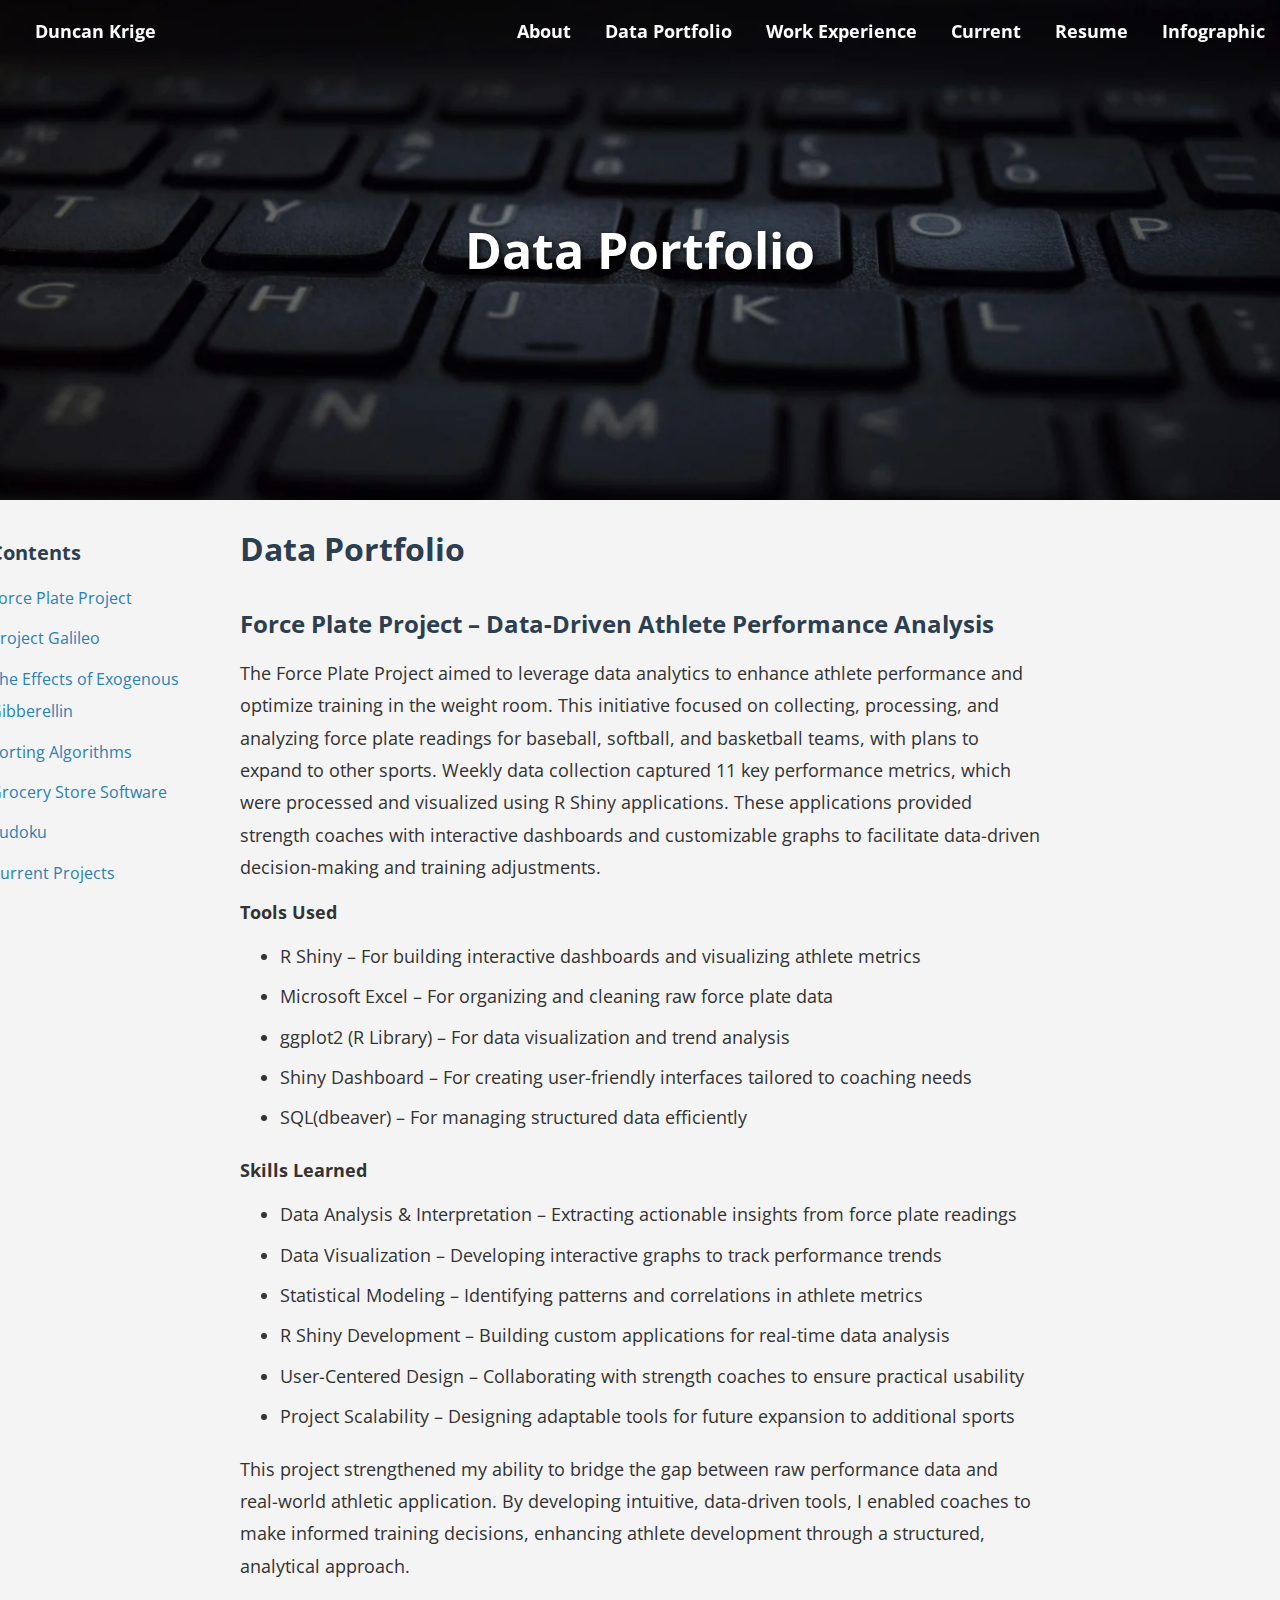
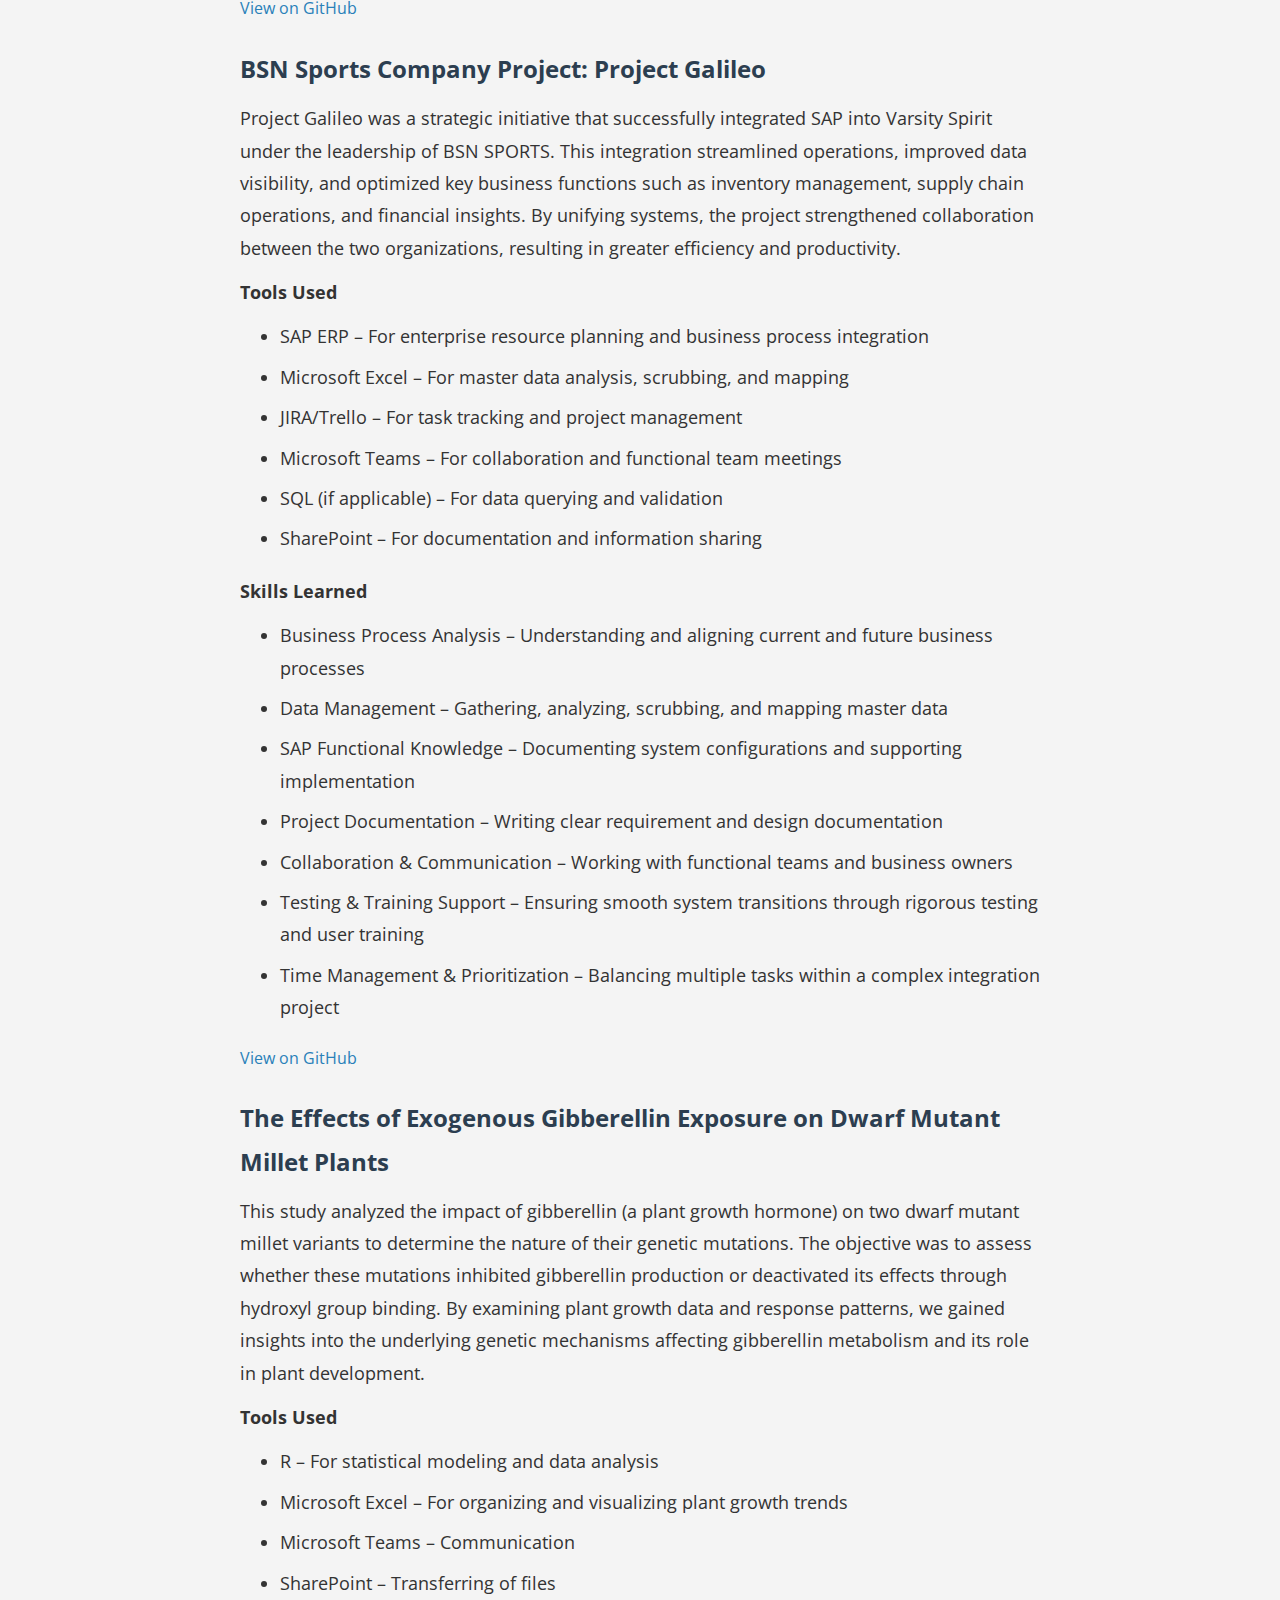
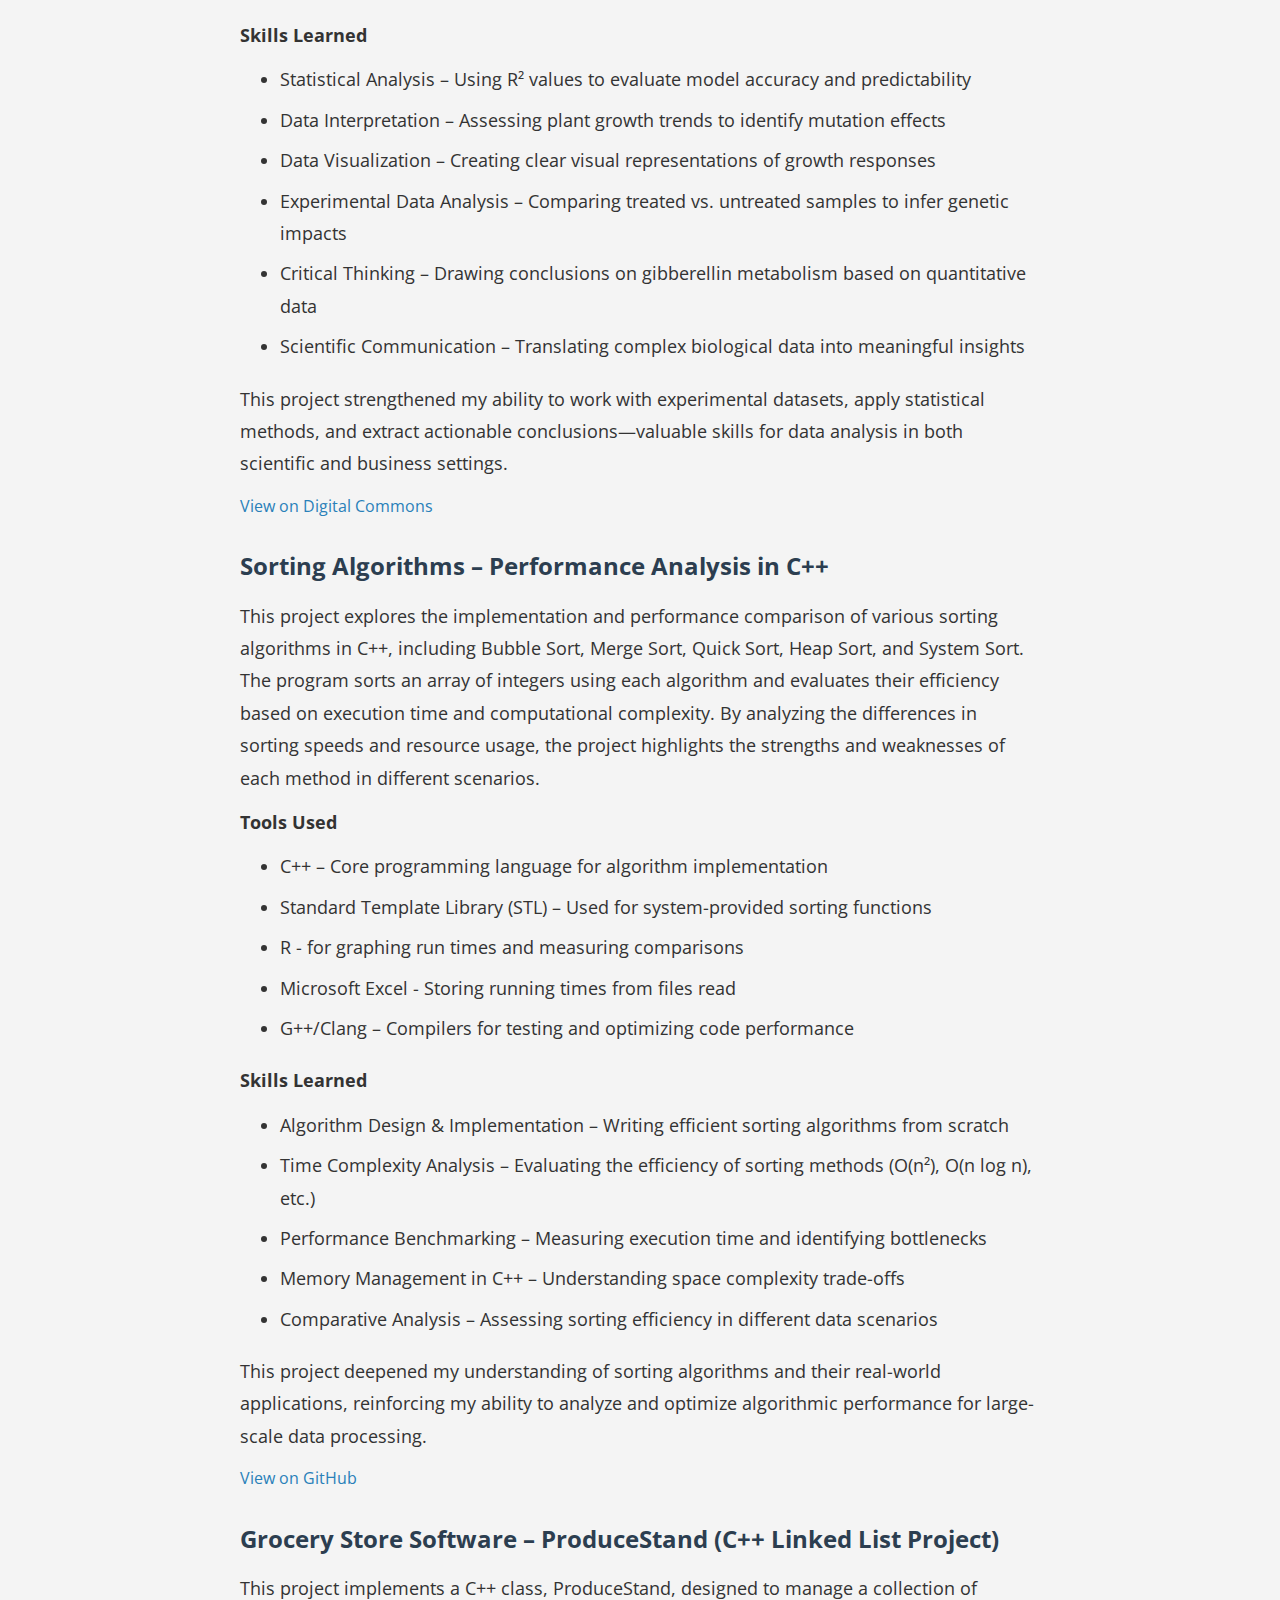
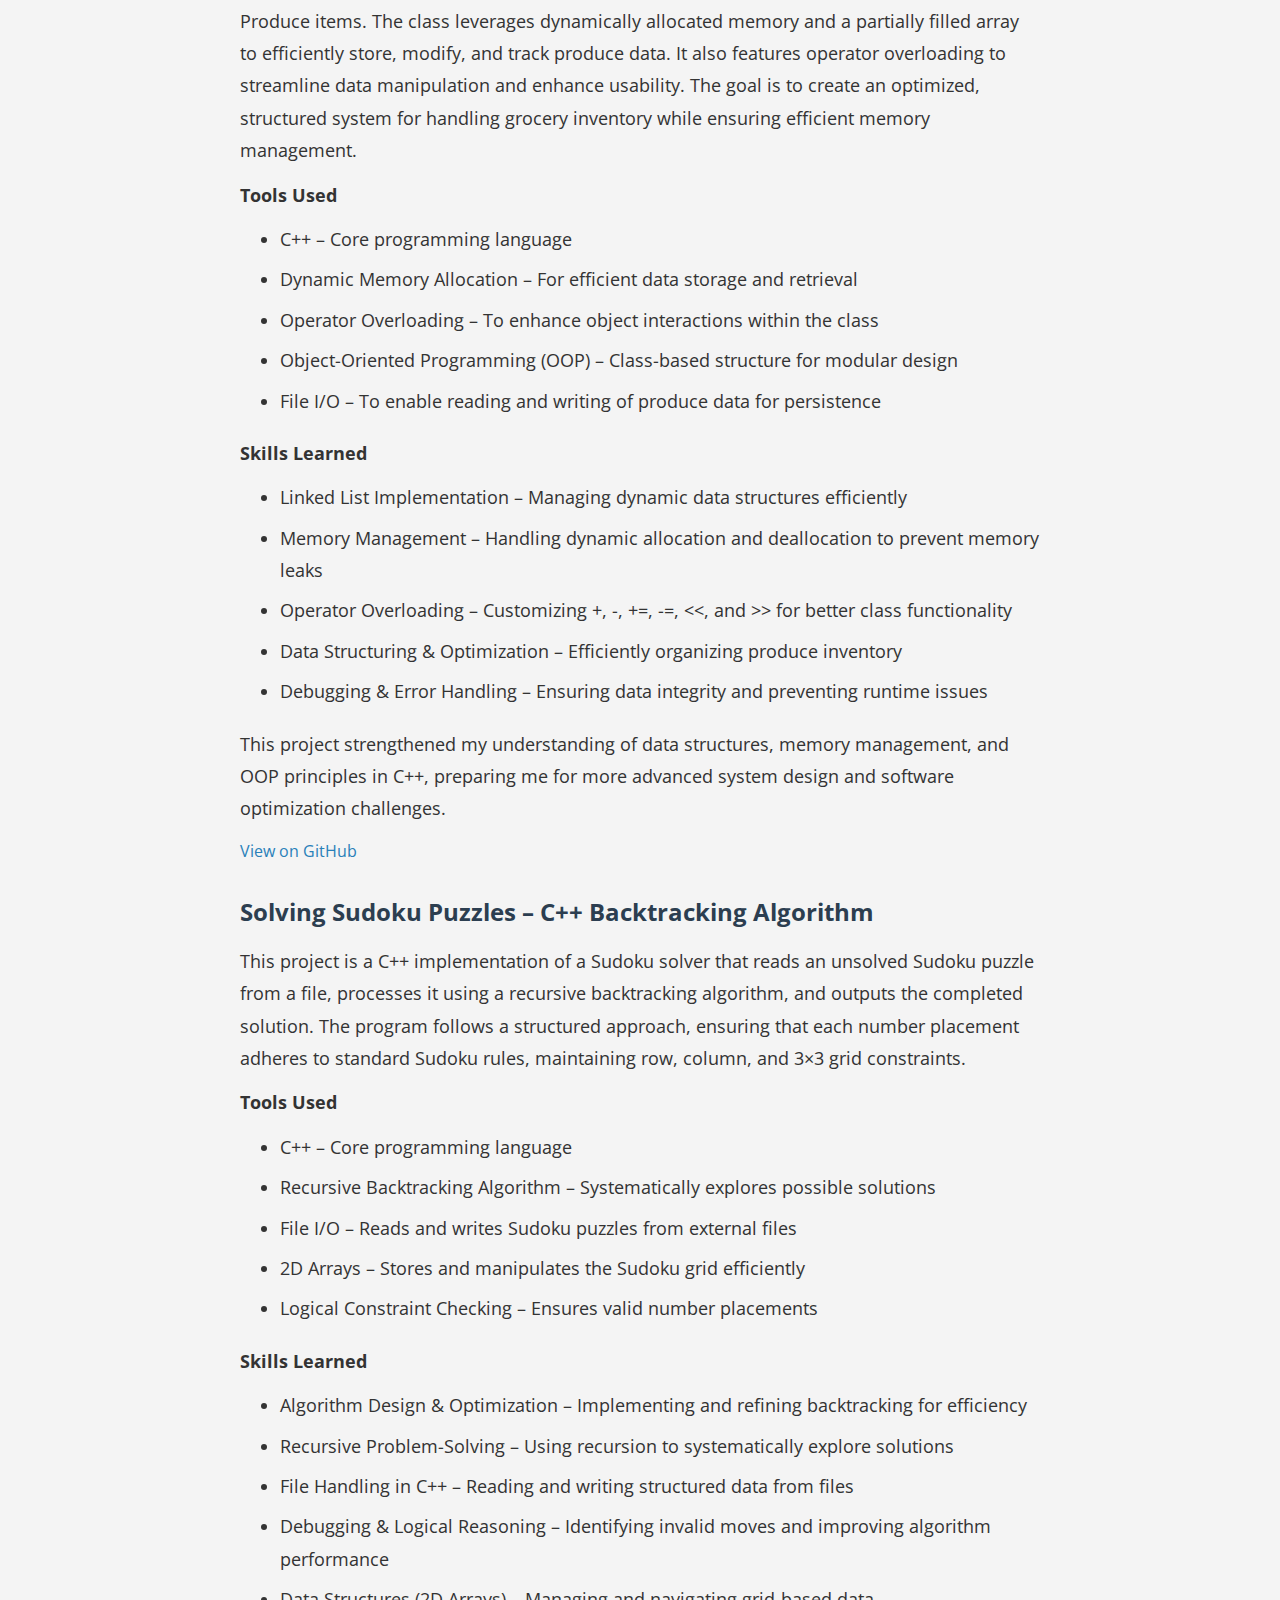
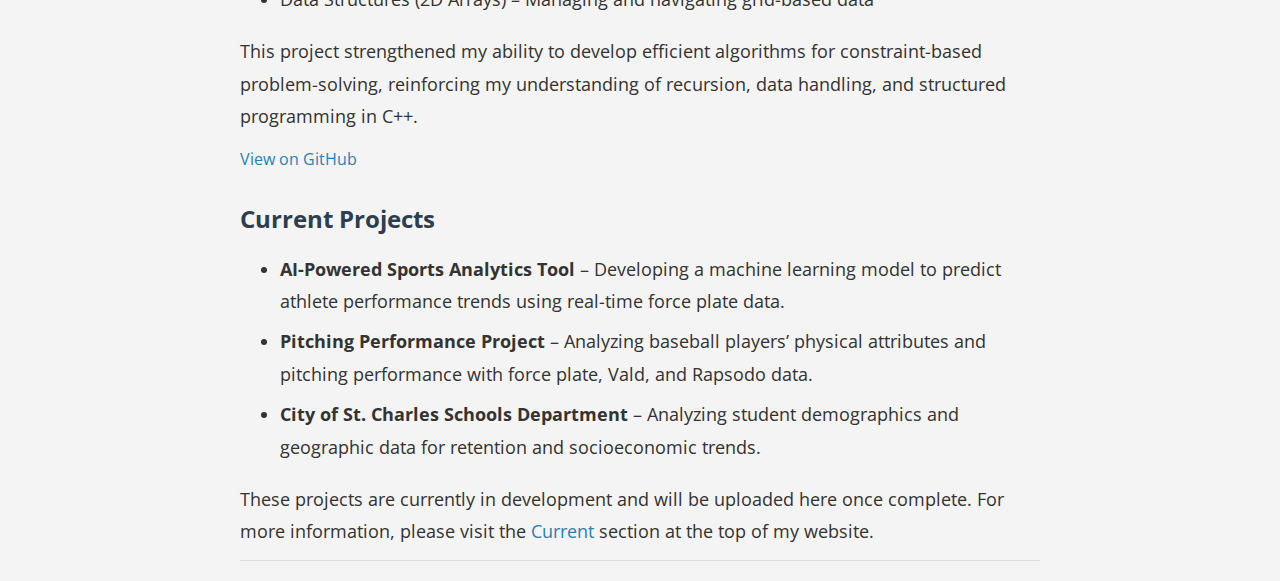
==== portfolio.html @ bb6915f0 "Add files via upload" ====
<!DOCTYPE html>
<html lang="en">
<head>
    <meta charset="UTF-8">
    <title>Duncan Krige - Data Portfolio</title>
    <link rel="stylesheet" href="styles.css">
    <link href="https://fonts.googleapis.com/css2?family=Open+Sans:wght@400;700&display=swap" rel="stylesheet">
</head>
<body>
    <header>
        <div class="header-image" style="background-image: url('back5.png');"></div>
        <nav>
            <div class="name-dropdown">
                <a href="#" class="name">Duncan Krige</a>
                <div class="dropdown-content">
                    <p>Email: duncankrige@gmail.com</p>
                    <p>Phone: (346) 290-2522</p>
                    <p><a href="https://www.linkedin.com/in/duncan-krige-16257a226" target="_blank">LinkedIn</a></p>
                </div>
            </div>
            <div class="right-tabs">
                <a href="index.html">About</a>
                <a href="portfolio.html">Data Portfolio</a>
                <a href="work-experience.html">Work Experience</a>
                <a href="current.html">Current</a>
                <a href="Resume Feb 2025.pdf" target="_blank">Resume</a>
                <a href="https://tome.app/duncan-62a/infographic-resume-clkb4rv1m05aco05qojycl0k3" target="_blank">Infographic</a>
            </div>
        </nav>
        <div class="intro-text">Data Portfolio</div>
    </header>
    <main>
        <div class="toc">
            <h3>Contents</h3>
            <ul>
                <li><a href="#force-plate">Force Plate Project</a></li>
                <li><a href="#project-galileo">Project Galileo</a></li>
                <li><a href="#gibberellin-study">The Effects of Exogenous Gibberellin</a></li>
                <li><a href="#sorting-algorithms">Sorting Algorithms</a></li>
                <li><a href="#producestand">Grocery Store Software</a></li>
                <li><a href="#sudoku-solver">Sudoku</a></li>
                <li><a href="#current-projects">Current Projects</a></li>
            </ul>
        </div>
        <section id="portfolio">
            <h2>Data Portfolio</h2>
            <div class="project">
                <h3 id="force-plate">Force Plate Project – Data-Driven Athlete Performance Analysis</h3>
                <p>The Force Plate Project aimed to leverage data analytics to enhance athlete performance and optimize training in the weight room. This initiative focused on collecting, processing, and analyzing force plate readings for baseball, softball, and basketball teams, with plans to expand to other sports. Weekly data collection captured 11 key performance metrics, which were processed and visualized using R Shiny applications. These applications provided strength coaches with interactive dashboards and customizable graphs to facilitate data-driven decision-making and training adjustments.</p>
                <p><strong>Tools Used</strong></p>
                <ul>
                    <li>R Shiny – For building interactive dashboards and visualizing athlete metrics</li>
                    <li>Microsoft Excel – For organizing and cleaning raw force plate data</li>
                    <li>ggplot2 (R Library) – For data visualization and trend analysis</li>
                    <li>Shiny Dashboard – For creating user-friendly interfaces tailored to coaching needs</li>
                    <li>SQL(dbeaver) – For managing structured data efficiently</li>
                </ul>
                <p><strong>Skills Learned</strong></p>
                <ul>
                    <li>Data Analysis & Interpretation – Extracting actionable insights from force plate readings</li>
                    <li>Data Visualization – Developing interactive graphs to track performance trends</li>
                    <li>Statistical Modeling – Identifying patterns and correlations in athlete metrics</li>
                    <li>R Shiny Development – Building custom applications for real-time data analysis</li>
                    <li>User-Centered Design – Collaborating with strength coaches to ensure practical usability</li>
                    <li>Project Scalability – Designing adaptable tools for future expansion to additional sports</li>
                </ul>
                <p>This project strengthened my ability to bridge the gap between raw performance data and real-world athletic application. By developing intuitive, data-driven tools, I enabled coaches to make informed training decisions, enhancing athlete development through a structured, analytical approach.</p>
                <a href="https://github.com/duncankrige/Force-plate-">View on GitHub</a>
            </div>
            <div class="project">
                <h3 id="project-galileo">BSN Sports Company Project: Project Galileo</h3>
                <p>Project Galileo was a strategic initiative that successfully integrated SAP into Varsity Spirit under the leadership of BSN SPORTS. This integration streamlined operations, improved data visibility, and optimized key business functions such as inventory management, supply chain operations, and financial insights. By unifying systems, the project strengthened collaboration between the two organizations, resulting in greater efficiency and productivity.</p>
                <p><strong>Tools Used</strong></p>
                <ul>
                    <li>SAP ERP – For enterprise resource planning and business process integration</li>
                    <li>Microsoft Excel – For master data analysis, scrubbing, and mapping</li>
                    <li>JIRA/Trello – For task tracking and project management</li>
                    <li>Microsoft Teams – For collaboration and functional team meetings</li>
                    <li>SQL (if applicable) – For data querying and validation</li>
                    <li>SharePoint – For documentation and information sharing</li>
                </ul>
                <p><strong>Skills Learned</strong></p>
                <ul>
                    <li>Business Process Analysis – Understanding and aligning current and future business processes</li>
                    <li>Data Management – Gathering, analyzing, scrubbing, and mapping master data</li>
                    <li>SAP Functional Knowledge – Documenting system configurations and supporting implementation</li>
                    <li>Project Documentation – Writing clear requirement and design documentation</li>
                    <li>Collaboration & Communication – Working with functional teams and business owners</li>
                    <li>Testing & Training Support – Ensuring smooth system transitions through rigorous testing and user training</li>
                    <li>Time Management & Prioritization – Balancing multiple tasks within a complex integration project</li>
                </ul>
                <a href="https://github.com/yourusername/project1">View on GitHub</a>
            </div>
            <div class="project">
                <h3 id="gibberellin-study">The Effects of Exogenous Gibberellin Exposure on Dwarf Mutant Millet Plants</h3>
                <p>This study analyzed the impact of gibberellin (a plant growth hormone) on two dwarf mutant millet variants to determine the nature of their genetic mutations. The objective was to assess whether these mutations inhibited gibberellin production or deactivated its effects through hydroxyl group binding. By examining plant growth data and response patterns, we gained insights into the underlying genetic mechanisms affecting gibberellin metabolism and its role in plant development.</p>
                <p><strong>Tools Used</strong></p>
                <ul>
                    <li>R – For statistical modeling and data analysis</li>
                    <li>Microsoft Excel – For organizing and visualizing plant growth trends</li>
                    <li>Microsoft Teams – Communication</li>
                    <li>SharePoint – Transferring of files</li>
                </ul>
                <p><strong>Skills Learned</strong></p>
                <ul>
                    <li>Statistical Analysis – Using R² values to evaluate model accuracy and predictability</li>
                    <li>Data Interpretation – Assessing plant growth trends to identify mutation effects</li>
                    <li>Data Visualization – Creating clear visual representations of growth responses</li>
                    <li>Experimental Data Analysis – Comparing treated vs. untreated samples to infer genetic impacts</li>
                    <li>Critical Thinking – Drawing conclusions on gibberellin metabolism based on quantitative data</li>
                    <li>Scientific Communication – Translating complex biological data into meaningful insights</li>
                </ul>
                <p>This project strengthened my ability to work with experimental datasets, apply statistical methods, and extract actionable conclusions—valuable skills for data analysis in both scientific and business settings.</p>
                <a href="https://digitalcommons.lindenwood.edu/cgi/viewcontent.cgi?article=1045&context=src_2024">View on Digital Commons</a>
            </div>
            <div class="project">
                <h3 id="sorting-algorithms">Sorting Algorithms – Performance Analysis in C++</h3>
                <p>This project explores the implementation and performance comparison of various sorting algorithms in C++, including Bubble Sort, Merge Sort, Quick Sort, Heap Sort, and System Sort. The program sorts an array of integers using each algorithm and evaluates their efficiency based on execution time and computational complexity. By analyzing the differences in sorting speeds and resource usage, the project highlights the strengths and weaknesses of each method in different scenarios.</p>
                <p><strong>Tools Used</strong></p>
                <ul>
                    <li>C++ – Core programming language for algorithm implementation</li>
                    <li>Standard Template Library (STL) – Used for system-provided sorting functions</li>
                    <li>R - for graphing run times and measuring comparisons</li>
                    <li>Microsoft Excel - Storing running times from files read</li>
                    <li>G++/Clang – Compilers for testing and optimizing code performance</li>
                </ul>
                <p><strong>Skills Learned</strong></p>
                <ul>
                    <li>Algorithm Design & Implementation – Writing efficient sorting algorithms from scratch</li>
                    <li>Time Complexity Analysis – Evaluating the efficiency of sorting methods (O(n²), O(n log n), etc.)</li>
                    <li>Performance Benchmarking – Measuring execution time and identifying bottlenecks</li>
                    <li>Memory Management in C++ – Understanding space complexity trade-offs</li>
                    <li>Comparative Analysis – Assessing sorting efficiency in different data scenarios</li>
                </ul>
                <p>This project deepened my understanding of sorting algorithms and their real-world applications, reinforcing my ability to analyze and optimize algorithmic performance for large-scale data processing.</p>
                <a href="https://github.com/duncankrige/Sorting-Algorithms-">View on GitHub</a>
            </div>
            <div class="project">
                <h3 id="producestand">Grocery Store Software – ProduceStand (C++ Linked List Project)</h3>
                <p>This project implements a C++ class, ProduceStand, designed to manage a collection of Produce items. The class leverages dynamically allocated memory and a partially filled array to efficiently store, modify, and track produce data. It also features operator overloading to streamline data manipulation and enhance usability. The goal is to create an optimized, structured system for handling grocery inventory while ensuring efficient memory management.</p>
                <p><strong>Tools Used</strong></p>
                <ul>
                    <li>C++ – Core programming language</li>
                    <li>Dynamic Memory Allocation – For efficient data storage and retrieval</li>
                    <li>Operator Overloading – To enhance object interactions within the class</li>
                    <li>Object-Oriented Programming (OOP) – Class-based structure for modular design</li>
                    <li>File I/O – To enable reading and writing of produce data for persistence</li>
                </ul>
                <p><strong>Skills Learned</strong></p>
                <ul>
                    <li>Linked List Implementation – Managing dynamic data structures efficiently</li>
                    <li>Memory Management – Handling dynamic allocation and deallocation to prevent memory leaks</li>
                    <li>Operator Overloading – Customizing +, -, +=, -=, <<, and >> for better class functionality</li>
                    <li>Data Structuring & Optimization – Efficiently organizing produce inventory</li>
                    <li>Debugging & Error Handling – Ensuring data integrity and preventing runtime issues</li>
                </ul>
                <p>This project strengthened my understanding of data structures, memory management, and OOP principles in C++, preparing me for more advanced system design and software optimization challenges.</p>
                <a href="https://github.com/duncankrige/Grocery_Store_Software">View on GitHub</a>
            </div>
            <div class="project">
                <h3 id="sudoku-solver">Solving Sudoku Puzzles – C++ Backtracking Algorithm</h3>
                <p>This project is a C++ implementation of a Sudoku solver that reads an unsolved Sudoku puzzle from a file, processes it using a recursive backtracking algorithm, and outputs the completed solution. The program follows a structured approach, ensuring that each number placement adheres to standard Sudoku rules, maintaining row, column, and 3×3 grid constraints.</p>
                <p><strong>Tools Used</strong></p>
                <ul>
                    <li>C++ – Core programming language</li>
                    <li>Recursive Backtracking Algorithm – Systematically explores possible solutions</li>
                    <li>File I/O – Reads and writes Sudoku puzzles from external files</li>
                    <li>2D Arrays – Stores and manipulates the Sudoku grid efficiently</li>
                    <li>Logical Constraint Checking – Ensures valid number placements</li>
                </ul>
                <p><strong>Skills Learned</strong></p>
                <ul>
                    <li>Algorithm Design & Optimization – Implementing and refining backtracking for efficiency</li>
                    <li>Recursive Problem-Solving – Using recursion to systematically explore solutions</li>
                    <li>File Handling in C++ – Reading and writing structured data from files</li>
                    <li>Debugging & Logical Reasoning – Identifying invalid moves and improving algorithm performance</li>
                    <li>Data Structures (2D Arrays) – Managing and navigating grid-based data</li>
                </ul>
                <p>This project strengthened my ability to develop efficient algorithms for constraint-based problem-solving, reinforcing my understanding of recursion, data handling, and structured programming in C++.</p>
                <a href="https://github.com/duncankrige/Solving-Sudoku-Puzzels-">View on GitHub</a>
            </div>

            <!-- New Current Projects Section -->
            <div class="current-projects">
                <h3 id="current-projects">Current Projects</h3>
                <ul>
                    <li><strong>AI-Powered Sports Analytics Tool</strong> – Developing a machine learning model to predict athlete performance trends using real-time force plate data.</li>
                    <li><strong>Pitching Performance Project</strong> – Analyzing baseball players’ physical attributes and pitching performance with force plate, Vald, and Rapsodo data.</li>
                    <li><strong>City of St. Charles Schools Department</strong> – Analyzing student demographics and geographic data for retention and socioeconomic trends.</li>
                </ul>
                <p>These projects are currently in development and will be uploaded here once complete. For more information, please visit the <a href="current.html">Current</a> section at the top of my website.</p>
            </div>
        </section>
    </main>

    <!-- JavaScript for TOC Scroll Fix -->
    <script>
        document.querySelectorAll('.toc a').forEach(anchor => {
            anchor.addEventListener('click', function(e) {
                e.preventDefault(); // Prevent default anchor behavior
                const targetId = this.getAttribute('href').substring(1); // Remove '#'
                const targetElement = document.getElementById(targetId);
                const navHeight = document.querySelector('nav').offsetHeight; // Get nav height
                const targetPosition = targetElement.getBoundingClientRect().top + window.scrollY - navHeight - 20; // Offset for nav and padding

                window.scrollTo({
                    top: targetPosition,
                    behavior: 'smooth' // Smooth scrolling
                });
            });
        });
    </script>
</body>
</html>
---- styles.css ----
/* Reset and Base Styles */
body {
    font-family: "Open Sans", Arial, sans-serif;
    margin: 0;
    padding: 0;
    line-height: 1.8;
    color: #333;
    background-color: #f4f4f4;
}

/* Header */
header {
    position: relative;
    text-align: center;
    color: #fff;
}

/* Header Image */
.header-image {
    width: 100%;
    height: 500px;
    background-size: cover;
    background-position: center;
    background-repeat: no-repeat;
    position: relative;
    z-index: 0;
}

/* Navigation */
nav {
    position: fixed;
    top: 0;
    left: 0;
    width: 100%;
    padding: 15px 20px;
    z-index: 2;
    display: flex;
    justify-content: space-between;
    align-items: center;
}

/* Navigation Links */
nav a {
    margin: 0 15px;
    text-decoration: none;
    color: #fff;
    font-size: 18px;
    font-weight: 700;
    transition: color 0.3s ease;
}

nav a:hover {
    color: #2980b9;
}

/* Name Dropdown */
.name-dropdown {
    position: relative;
}

.name-dropdown .name {
    margin: 0 15px;
    text-decoration: none;
    color: #fff;
    font-size: 18px;
    font-weight: 700;
    transition: color 0.3s ease;
}

.name-dropdown .name:hover {
    color: #2980b9;
}

/* Dropdown Content */
.name-dropdown .dropdown-content {
    display: none;
    position: absolute;
    top: 100%;
    left: 0;
    background-color: #fff;
    box-shadow: 0 4px 8px rgba(0, 0, 0, 0.1);
    padding: 10px;
    border-radius: 5px;
    z-index: 1;
    min-width: 200px;
}

.name-dropdown .dropdown-content p {
    margin: 5px 0;
    font-size: 14px;
    color: #333;
    font-weight: 400;
}

.name-dropdown .dropdown-content a {
    color: #2980b9;
    font-size: 14px;
}

.name-dropdown:hover .dropdown-content {
    display: block;
}

/* Right Tabs */
.right-tabs {
    text-align: right;
    margin-right: 20px;
}

/* Introductory Text */
.intro-text {
    font-size: 50px;
    font-weight: 700;
    text-shadow: 2px 2px 6px rgba(0, 0, 0, 0.8);
    position: absolute;
    top: 50%;
    left: 50%;
    transform: translate(-50%, -50%);
    width: 100%;
    z-index: 1;
}

/* Main Content */
main {
    max-width: 800px;
    margin: 0 auto;
    position: relative;
}

/* Table of Contents */
.toc {
    position: absolute;
    left: -250px;
    top: 0;
    width: 200px;
    padding: 15px 0;
}

.toc h3 {
    color: #2c3e50;
    font-size: 20px;
    font-weight: 700;
    margin: 0 0 10px 0;
}

.toc ul {
    list-style: none;
    padding: 0;
    margin: 0;
}

.toc li {
    margin: 8px 0;
}

.toc a {
    color: #2980b9;
    font-size: 16px;
    font-weight: 400;
    text-decoration: none;
}

.toc a:hover {
    color: #2c3e50;
    text-decoration: underline;
}

/* Section Styles */
h2 {
    color: #2c3e50;
    font-size: 32px;
    font-weight: 700;
    margin: 20px 0;
}

h3 {
    color: #2c3e50;
    font-size: 24px;
    font-weight: 700;
    margin-bottom: 12px;
}

h4 {
    color: #2c3e50;
    font-size: 20px;
    font-weight: 700;
    margin: 12px 0;
}

p {
    font-size: 18px;
    color: #333;
    font-weight: 400;
    margin: 12px 0;
}

ol, ul {
    margin: 12px 0 20px 20px;
    padding-left: 20px;
}

li {
    margin: 8px 0;
    font-size: 18px;
    font-weight: 400;
}

a {
    color: #2980b9;
    text-decoration: none;
    font-weight: 400;
}

a:hover {
    text-decoration: underline;
}

/* Specific Sections */
.company, .current-projects, .skills-development, .goals, .social-media {
    margin: 20px 0;
    border-bottom: 1px solid #ddd;
    position: relative; /* For absolute positioning of sidebar */
}

/* Skills & Tools Sidebar */
.skills-tools-sidebar {
    position: absolute;
    left: -250px; /* Aligns with TOC */
    top: 250px; /* Offset to align with <h3> below image */
    width: 200px;
    padding: 15px 0;
}

.skills-tools-sidebar h4 {
    color: #2c3e50;
    font-size: 18px;
    font-weight: 700;
    margin: 0 0 10px 0;
}

.skills-tools-sidebar ul {
    list-style: none;
    padding: 0;
    margin: 0;
}

.skills-tools-sidebar li {
    font-size: 16px;
    color: #333;
    margin: 8px 0;
}

/* Images within Company */
.company img {
    width: 100%;
    max-width: 100%;
    height: auto;
    display: block;
    margin: 12px auto;
    border-radius: 5px;
}

.company-experience {
    margin-top: 20px;
    border-top: 1px solid #ddd;
}

.education, .college-athlete {
    margin-top: 20px;
    border-top: 1px solid #ddd;
}

/* Images within Main Content (outside .company) */
main img {
    width: 100%;
    max-width: 100%;
    height: auto;
    display: block;
    margin: 12px auto;
    border-radius: 5px;
}
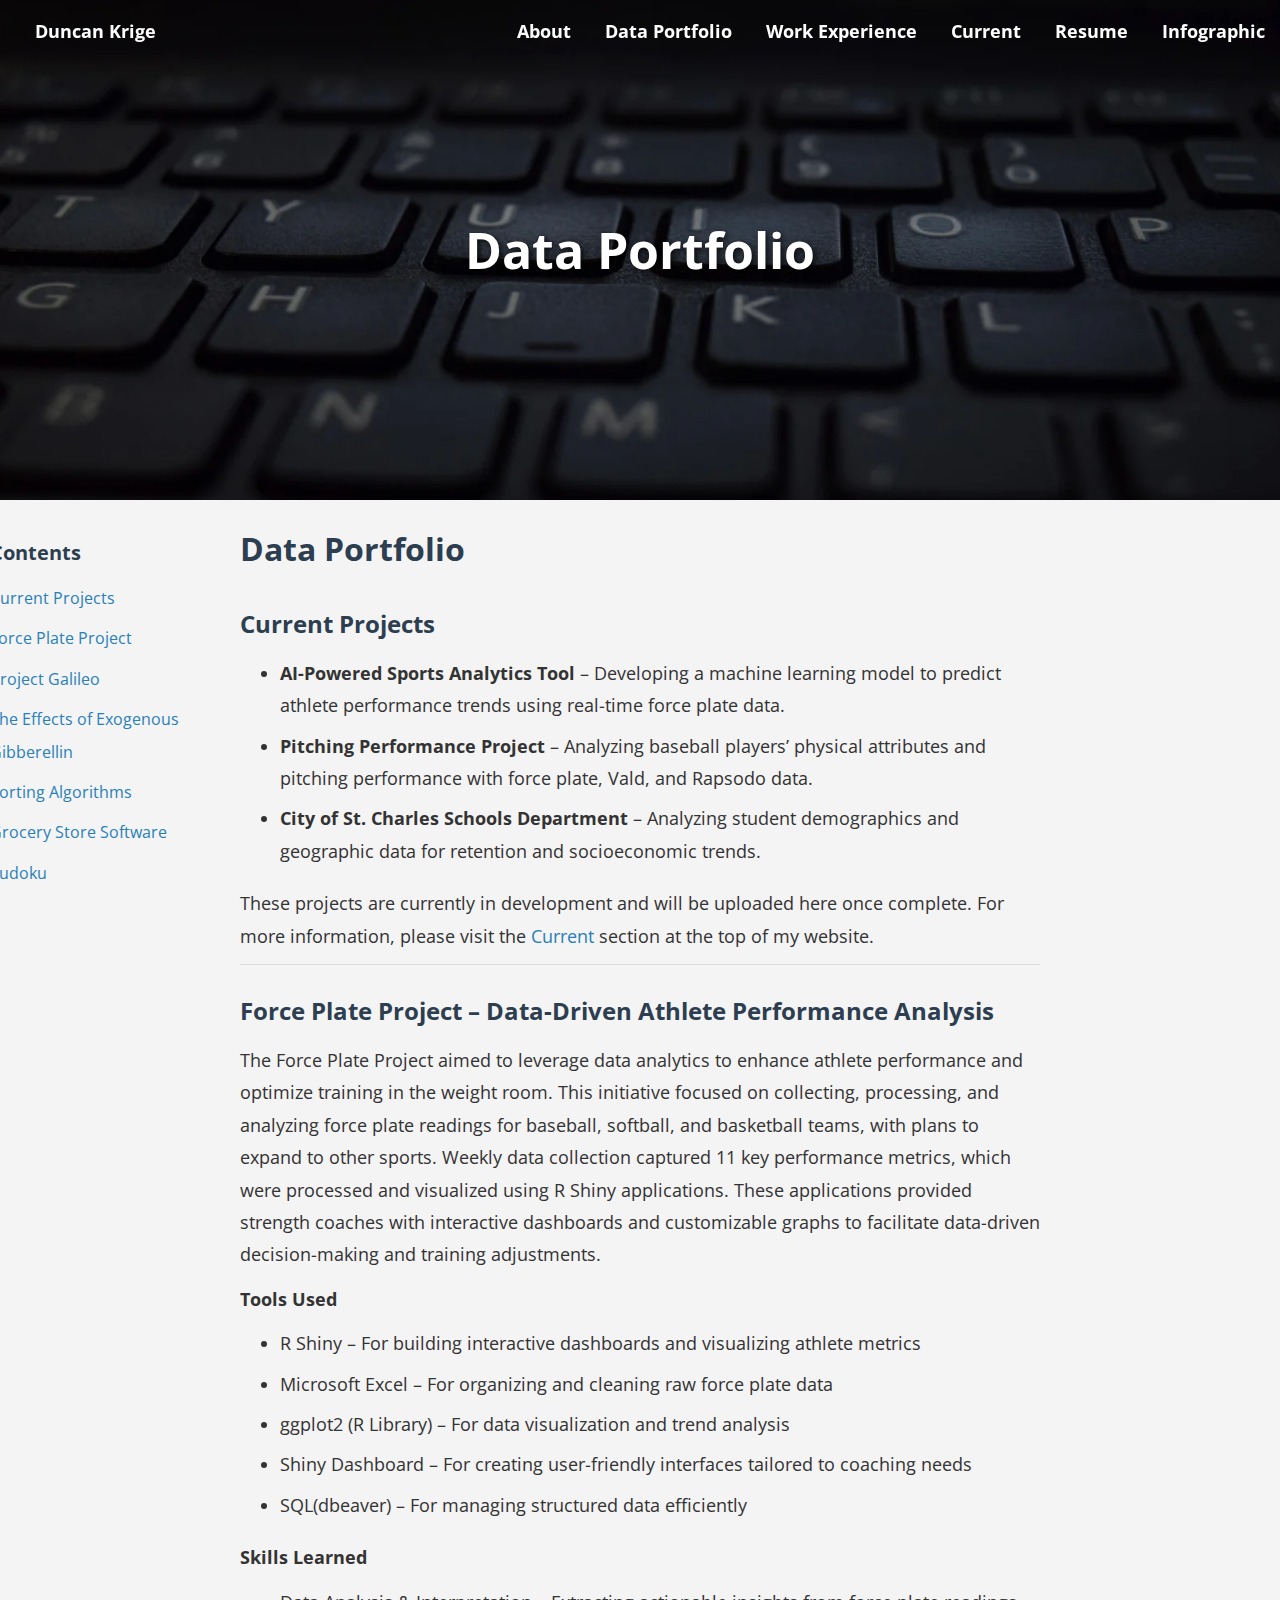
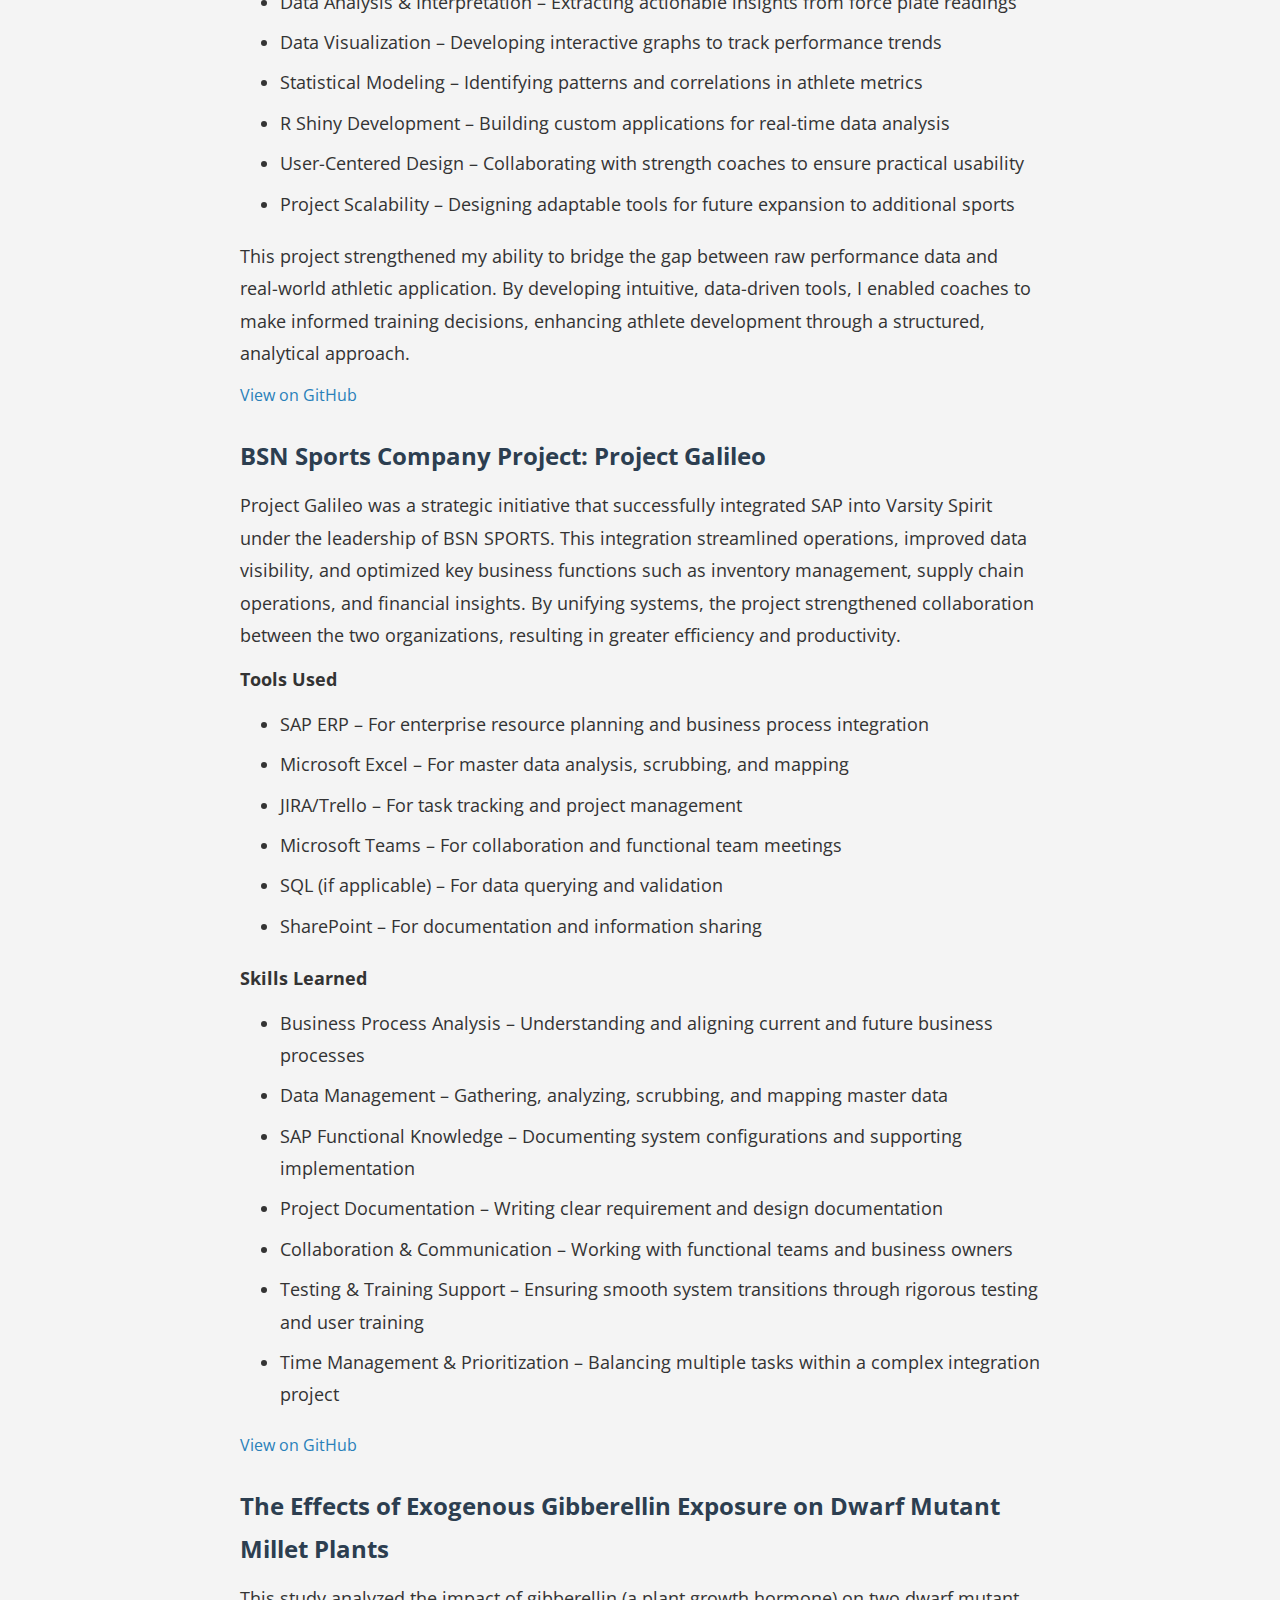
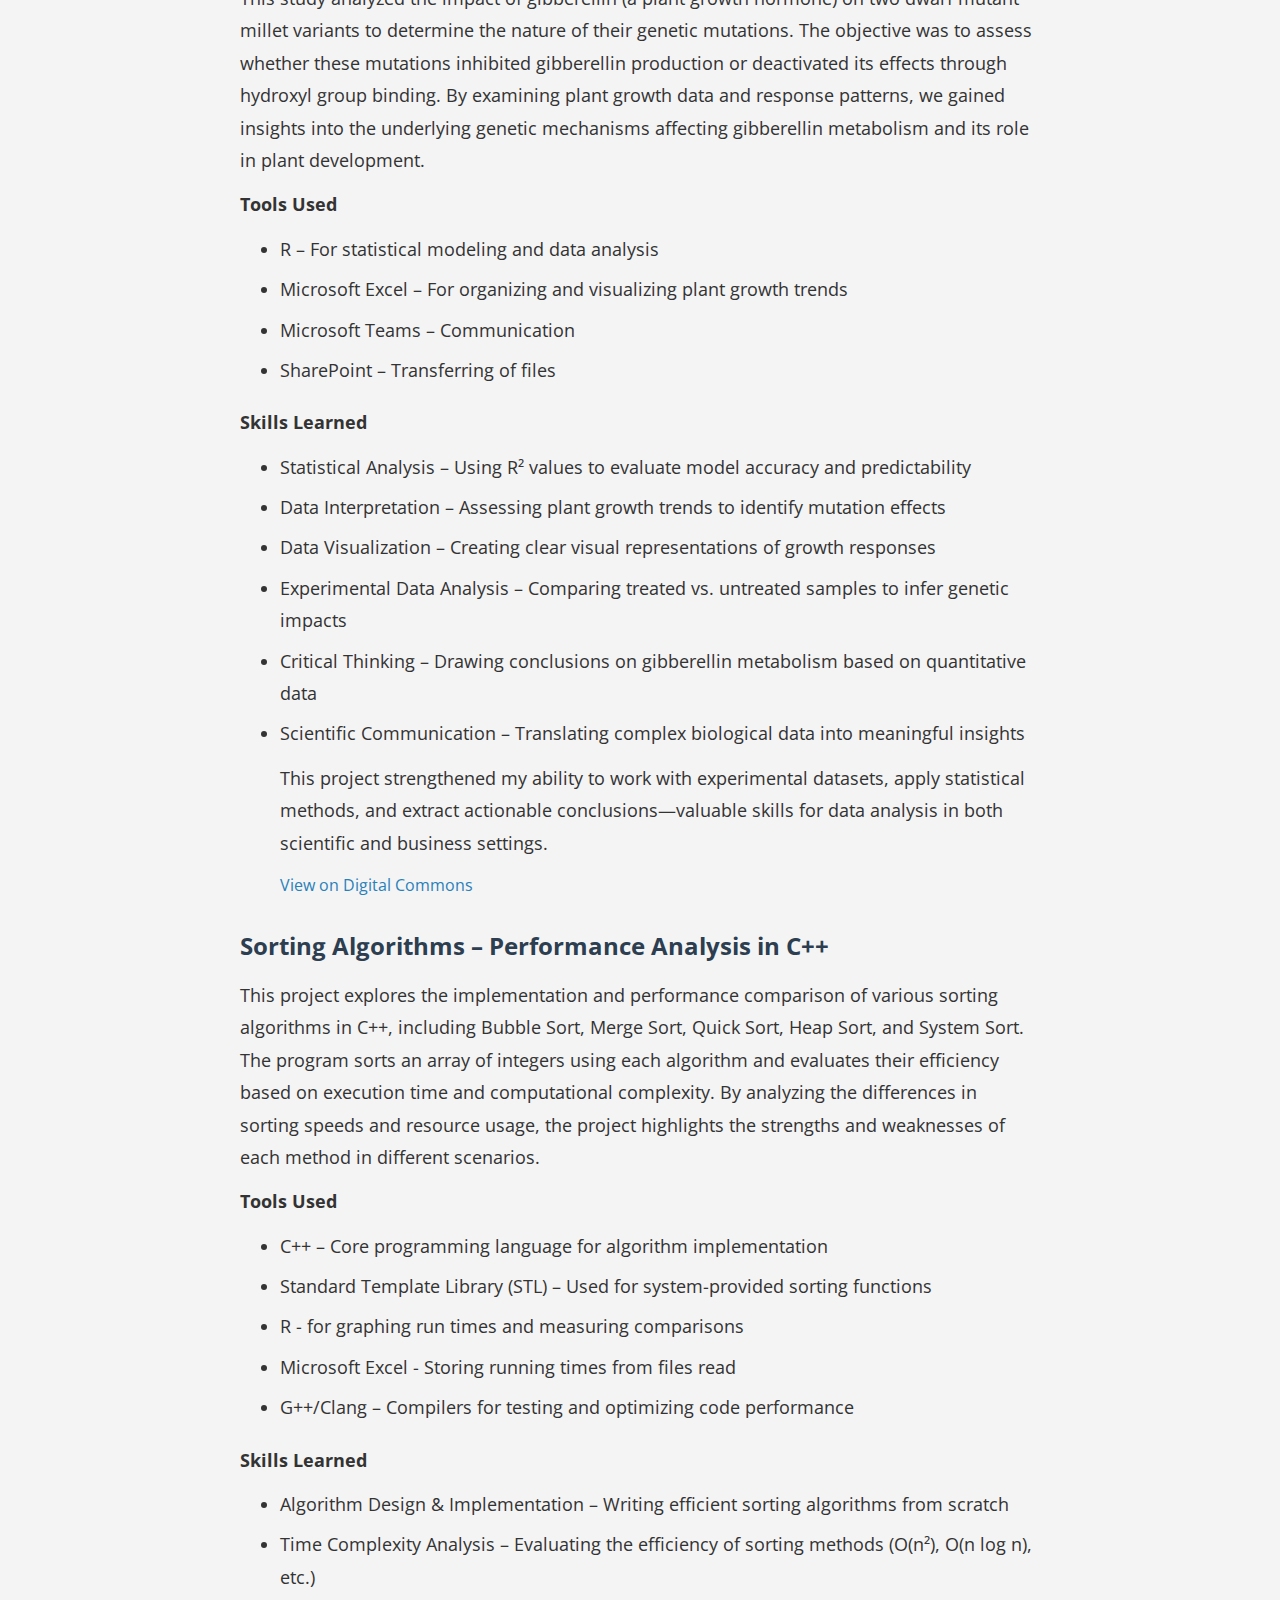
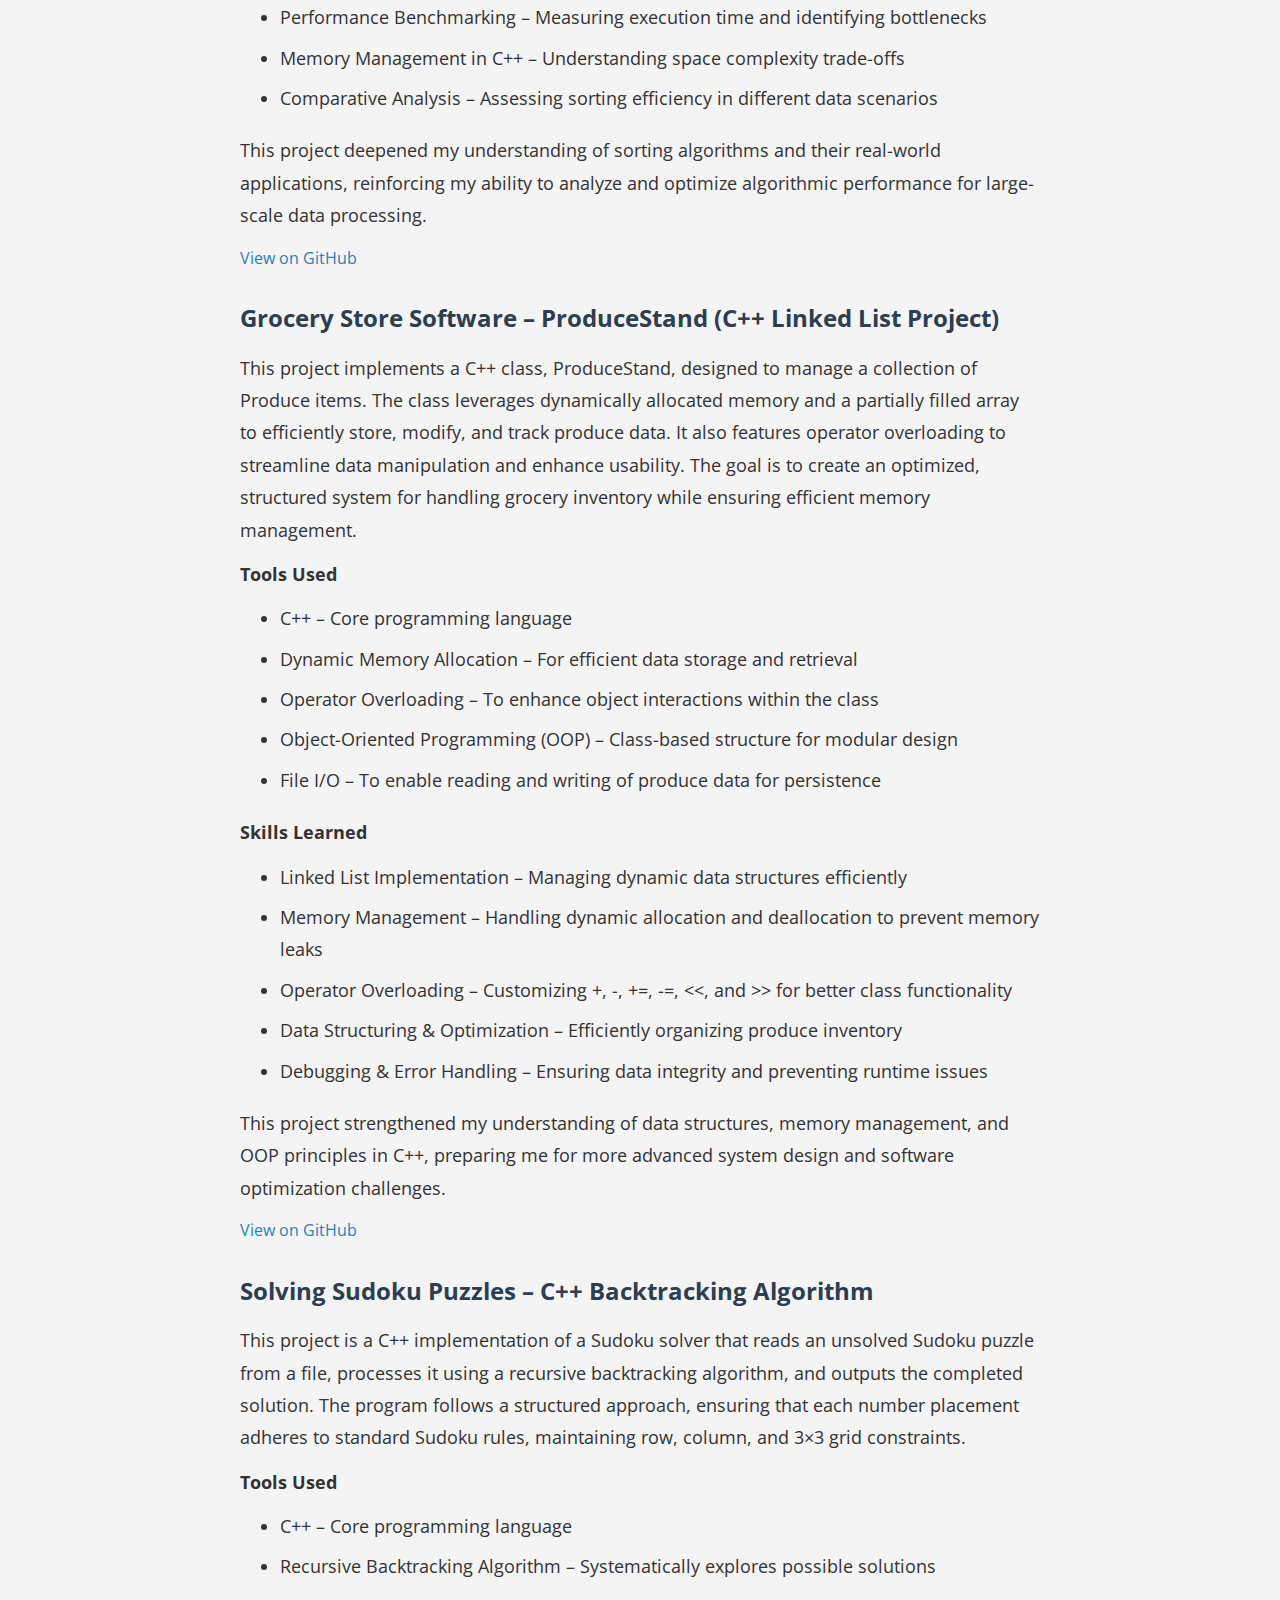
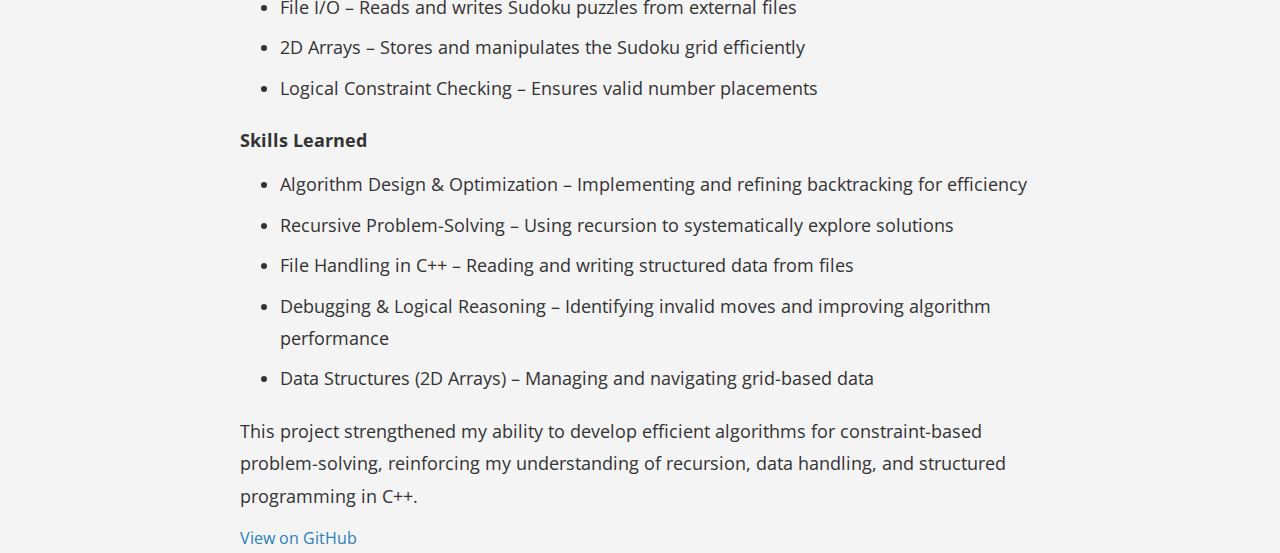
==== commit 50c4c022: "portfolio.html" ====
--- a/portfolio.html
+++ b/portfolio.html
@@ -33,17 +33,27 @@
         <div class="toc">
             <h3>Contents</h3>
             <ul>
+                <li><a href="#current-projects">Current Projects</a></li>
                 <li><a href="#force-plate">Force Plate Project</a></li>
                 <li><a href="#project-galileo">Project Galileo</a></li>
                 <li><a href="#gibberellin-study">The Effects of Exogenous Gibberellin</a></li>
                 <li><a href="#sorting-algorithms">Sorting Algorithms</a></li>
                 <li><a href="#producestand">Grocery Store Software</a></li>
                 <li><a href="#sudoku-solver">Sudoku</a></li>
-                <li><a href="#current-projects">Current Projects</a></li>
             </ul>
         </div>
         <section id="portfolio">
             <h2>Data Portfolio</h2>
+            <!-- Moved Current Projects Section to Top -->
+            <div class="current-projects">
+                <h3 id="current-projects">Current Projects</h3>
+                <ul>
+                    <li><strong>AI-Powered Sports Analytics Tool</strong> – Developing a machine learning model to predict athlete performance trends using real-time force plate data.</li>
+                    <li><strong>Pitching Performance Project</strong> – Analyzing baseball players’ physical attributes and pitching performance with force plate, Vald, and Rapsodo data.</li>
+                    <li><strong>City of St. Charles Schools Department</strong> – Analyzing student demographics and geographic data for retention and socioeconomic trends.</li>
+                </ul>
+                <p>These projects are currently in development and will be uploaded here once complete. For more information, please visit the <a href="current.html">Current</a> section at the top of my website.</p>
+            </div>
             <div class="project">
                 <h3 id="force-plate">Force Plate Project – Data-Driven Athlete Performance Analysis</h3>
                 <p>The Force Plate Project aimed to leverage data analytics to enhance athlete performance and optimize training in the weight room. This initiative focused on collecting, processing, and analyzing force plate readings for baseball, softball, and basketball teams, with plans to expand to other sports. Weekly data collection captured 11 key performance metrics, which were processed and visualized using R Shiny applications. These applications provided strength coaches with interactive dashboards and customizable graphs to facilitate data-driven decision-making and training adjustments.</p>
@@ -109,7 +119,7 @@
                     <li>Experimental Data Analysis – Comparing treated vs. untreated samples to infer genetic impacts</li>
                     <li>Critical Thinking – Drawing conclusions on gibberellin metabolism based on quantitative data</li>
                     <li>Scientific Communication – Translating complex biological data into meaningful insights</li>
-                </ul>
+                </ulENTRAL">
                 <p>This project strengthened my ability to work with experimental datasets, apply statistical methods, and extract actionable conclusions—valuable skills for data analysis in both scientific and business settings.</p>
                 <a href="https://digitalcommons.lindenwood.edu/cgi/viewcontent.cgi?article=1045&context=src_2024">View on Digital Commons</a>
             </div>
@@ -178,17 +188,6 @@
                 </ul>
                 <p>This project strengthened my ability to develop efficient algorithms for constraint-based problem-solving, reinforcing my understanding of recursion, data handling, and structured programming in C++.</p>
                 <a href="https://github.com/duncankrige/Solving-Sudoku-Puzzels-">View on GitHub</a>
-            </div>
-
-            <!-- New Current Projects Section -->
-            <div class="current-projects">
-                <h3 id="current-projects">Current Projects</h3>
-                <ul>
-                    <li><strong>AI-Powered Sports Analytics Tool</strong> – Developing a machine learning model to predict athlete performance trends using real-time force plate data.</li>
-                    <li><strong>Pitching Performance Project</strong> – Analyzing baseball players’ physical attributes and pitching performance with force plate, Vald, and Rapsodo data.</li>
-                    <li><strong>City of St. Charles Schools Department</strong> – Analyzing student demographics and geographic data for retention and socioeconomic trends.</li>
-                </ul>
-                <p>These projects are currently in development and will be uploaded here once complete. For more information, please visit the <a href="current.html">Current</a> section at the top of my website.</p>
             </div>
         </section>
     </main>
@@ -211,4 +210,4 @@
         });
     </script>
 </body>
-</html>+</html>
